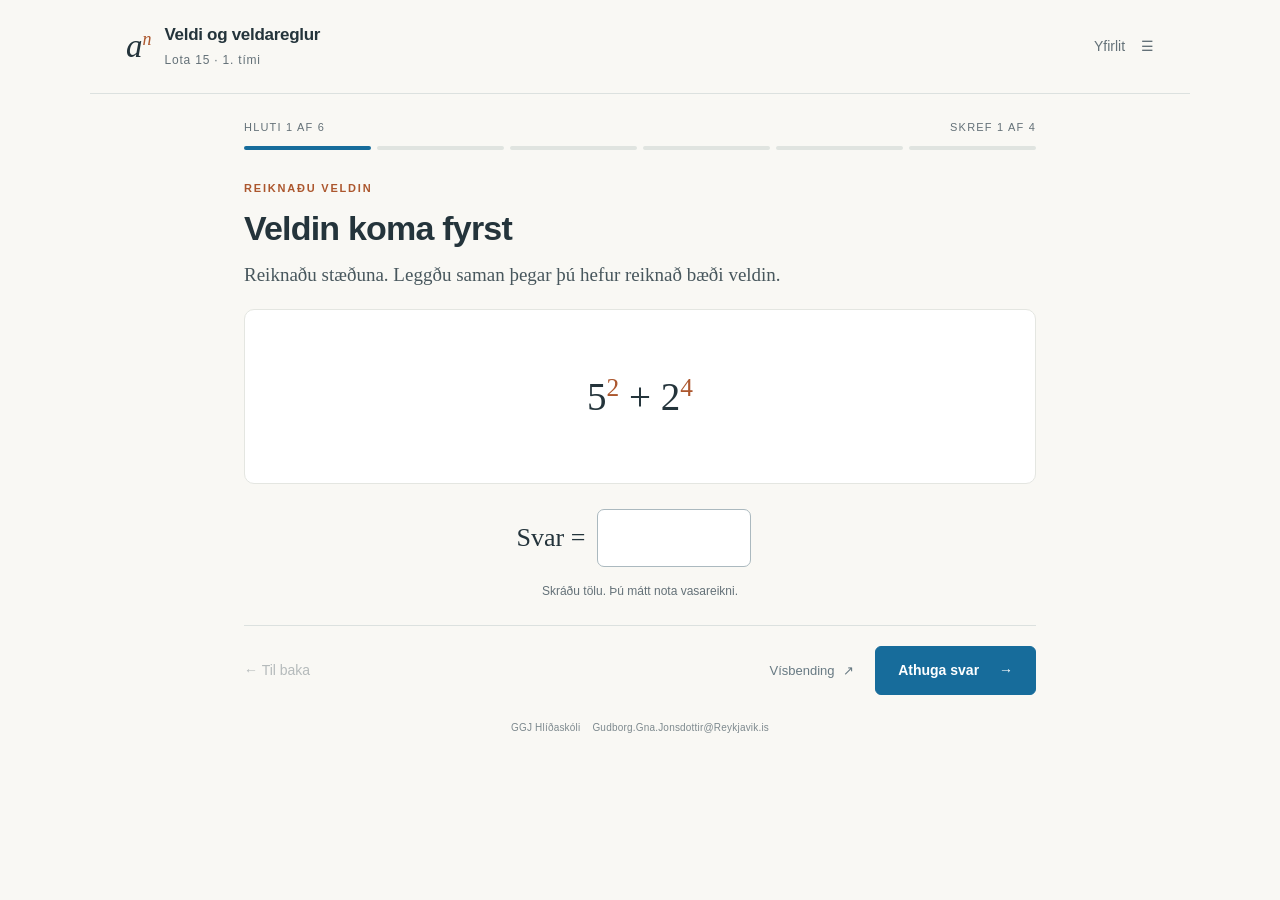
==== aefingar/timi-1/index.html @ 0c65c1a7 "Add lesson 1 practice for powers and exponent rules" ====
<!doctype html>
<html lang="is">
<head>
<meta charset="UTF-8"><meta name="viewport" content="width=device-width,initial-scale=1">
<meta name="theme-color" content="#f9f8f4">
<meta name="description" content="Æfðu veldi og veldareglur, eitt skref í einu. Lota 15, 1. tími.">
<title>Veldi og veldareglur · Lota 15</title>
<link rel="stylesheet" href="style.css">
</head>
<body>
<header class="top"><div class="brand"><span class="brand-math" aria-hidden="true">a<sup>n</sup></span><div><strong>Veldi og veldareglur</strong><span>Lota 15 · 1. tími</span></div></div><button class="quiet" id="outline">Yfirlit <span aria-hidden="true">☰</span></button></header>
<main id="main">
<div class="progress-row"><span id="stepcount"></span><span id="subcount"></span></div>
<div id="progress" class="progress" aria-label="Framvinda"></div>
<section id="exercise" aria-labelledby="heading"></section>
<div class="bottom"><button id="back" class="quiet">← Til baka</button><div class="actions"><button id="hint" class="hint-button">Vísbending <span aria-hidden="true">↗</span></button><button id="check" class="primary">Athuga svar <span aria-hidden="true">→</span></button></div></div>
<p class="footnote">GGJ Hlíðaskóli <span>Gudborg.Gna.Jonsdottir@Reykjavik.is</span></p>
</main>
<dialog id="outlineDialog"><div class="dialog-head"><h2>Æfingin þín</h2><button id="closeDialog" class="icon-button" aria-label="Loka yfirliti">×</button></div><p class="muted">Veldu hluta til að skoða eða æfa aftur.</p><div id="outlineItems"></div><p class="storage-note">Framvindan geymist í þessum vafra. Svör eru ekki send til kennara.</p></dialog>
<noscript><p class="intro">Kveikt þarf að vera á JavaScript til að vinna æfinguna.</p></noscript>
<script src="tasks.js"></script>
<script src="app.js"></script>
<script src="child.js"></script>
</body>
</html>
---- aefingar/timi-1/style.css ----
*{box-sizing:border-box} :root{--paper:#f9f8f4;--ink:#24343b;--muted:#647178;--line:#dce1df;--blue:#176c9b;--blue-pale:#eaf3f8;--orange:#ac572e;--green:#286751;--green-pale:#edf5ed}body{margin:0;background:var(--paper);color:var(--ink);font:16px/1.5 "Aptos","Segoe UI",sans-serif}button,input{font:inherit}button{cursor:pointer}button:disabled{cursor:default;opacity:.45}button:focus-visible,input:focus-visible,[role=button]:focus-visible{outline:3px solid #ba662e;outline-offset:4px}button{transition:background .15s,border-color .15s} .top{height:94px;max-width:1100px;margin:auto;padding:0 36px;display:flex;align-items:center;justify-content:space-between;border-bottom:1px solid var(--line)}.brand{display:flex;align-items:center;gap:13px}.brand strong{display:block;font-size:17px;font-weight:650;letter-spacing:-.3px}.brand span{font-size:12px;color:var(--muted);letter-spacing:.8px}button.quiet{border:0;background:transparent;color:var(--muted);padding:10px 0;font-size:14px}.quiet span{margin-left:12px}.quiet:hover{color:var(--ink)}main{max-width:860px;margin:0 auto;padding:25px 34px 12px}.progress-row{display:flex;justify-content:space-between;font-size:11px;letter-spacing:1.2px;text-transform:uppercase;color:var(--muted);margin:0 0 10px}.progress{display:flex;gap:6px}.progress i{height:4px;flex:1;background:#e0e4e0;border-radius:3px}.progress i.done{background:#588b73}.progress i.current{background:var(--blue)}#exercise{padding-top:30px}h1{font-size:clamp(25px,3vw,34px);line-height:1.2;letter-spacing:-.8px;font-weight:650;margin:0 0 12px}h2{font-size:23px;line-height:1.3;letter-spacing:-.4px;margin:0}.eyebrow{font-size:11px;color:var(--orange);text-transform:uppercase;letter-spacing:1.8px;font-weight:650;margin-bottom:12px}.intro{font:19px/1.5 Cambria,Georgia,serif;margin:0;max-width:700px;color:#48575d}.board{margin:20px 0 18px;min-height:260px;background:#fff;border:1px solid #e4e6e1;border-radius:10px;display:flex;align-items:center;justify-content:center;position:relative;overflow:hidden}.board svg{width:100%;max-width:520px;max-height:310px;display:block}.board-note{position:absolute;bottom:10px;left:16px;font-size:11px;color:#7b8589}.figure-label{font:18px Cambria,Georgia,serif;fill:#263941;paint-order:stroke;stroke:white;stroke-width:5;stroke-linejoin:round}.vertex-label{font-size:14px;font-style:italic;fill:#5c6b71;paint-order:stroke;stroke:#fff;stroke-width:4}.edge-hit{cursor:pointer}.edge-hit:focus-visible{outline:none}.edge-hit:focus-visible .edge{stroke:var(--orange);stroke-width:6}.edge{stroke:#425963;stroke-width:2.5;fill:none;stroke-linecap:round;transition:stroke .2s}.edge.selected{stroke:var(--blue);stroke-width:5}.edge-hit:hover .edge{stroke:var(--blue)}.point-button{cursor:pointer}.point-button circle{fill:#fff;stroke:#526d78;stroke-width:2}.point-button.selected circle{fill:var(--blue);stroke:var(--blue)}.choices{display:grid;grid-template-columns:repeat(2,minmax(0,1fr));gap:10px}.choice{padding:14px 16px;border:1px solid #d6dddf;border-radius:7px;background:#fff;text-align:left;display:flex;align-items:center;gap:12px;color:var(--ink);min-height:57px}.choice:hover{border-color:#91acba;background:#f4f8fa}.choice.selected{border-color:var(--blue);background:var(--blue-pale);box-shadow:inset 0 0 0 1px var(--blue)}.choice.correct{border-color:var(--green);background:var(--green-pale)}.choice .letter{border:1px solid #d8dfe0;border-radius:4px;width:23px;height:23px;display:inline-flex;align-items:center;justify-content:center;font:11px "Segoe UI",sans-serif;color:var(--muted);flex-shrink:0}.choice .math{font:21px Cambria,Georgia,serif}.choice .math sup{font-size:13px}.input-row{display:flex;align-items:center;gap:12px;justify-content:center;padding:7px}.input-row label{font:26px Cambria,Georgia,serif}.input-row input{width:154px;padding:13px;text-align:center;border:1.5px solid #abb9bf;border-radius:7px;background:#fff;font:26px Cambria,Georgia,serif;color:var(--ink)}.input-row input:focus{border-color:var(--blue)}.input-row .unit{font:22px Cambria,Georgia,serif}.input-help{text-align:center;font-size:12px;color:var(--muted);margin:8px 0 0}.feedback,.hint-box{padding:14px 18px;border-radius:6px;font-size:15px;line-height:1.55;margin-top:16px}.feedback{background:#fcf0e5;border-left:3px solid #c47b43}.feedback.success{background:#eef5ed;border-left-color:var(--green)}.feedback strong{display:block;margin-bottom:3px;color:var(--ink)}.hint-box{background:#edf3f6;border-left:3px solid #98b5c5}.hint-box strong{font-size:12px;letter-spacing:.4px;text-transform:uppercase;display:block;margin-bottom:4px}.bottom{display:flex;justify-content:space-between;align-items:center;margin-top:25px;padding-top:20px;border-top:1px solid var(--line);gap:10px}.actions{display:flex;gap:13px;align-items:center}.primary{background:#264d60;color:#fff;border:1px solid #264d60;border-radius:6px;padding:13px 22px;font-size:14px;font-weight:600;min-width:150px}.primary:hover{background:#173d50}.primary span{margin-left:16px}.hint-button{border:0;background:transparent;color:#687a83;font-size:13px;padding:12px 8px}.hint-button:hover{color:var(--blue)}.hint-button span{margin-left:5px}.footnote{text-align:center;font-size:10px;color:#7d898e;margin:25px 0 8px;letter-spacing:.2px}.footnote span{margin-left:9px}dialog{border:1px solid #dce1df;border-radius:12px;max-width:530px;width:calc(100% - 32px);padding:26px;background:var(--paper);color:var(--ink);box-shadow:0 15px 65px #23374125}dialog::backdrop{background:#20343f55}.dialog-head{display:flex;justify-content:space-between;align-items:center}.icon-button{border:0;background:transparent;font-size:27px;color:var(--muted)}.muted{color:var(--muted);font-size:14px}.outline-item{width:100%;border:0;border-top:1px solid var(--line);background:transparent;padding:12px 5px;display:flex;gap:14px;text-align:left;align-items:center;color:var(--ink)}.outline-item:hover{background:#e9f0f0}.outline-item span{width:23px;color:var(--blue)}.outline-item small{margin-left:auto;font-size:11px;color:var(--green)}.storage-note{font-size:11px;color:var(--muted);margin:20px 0 0}.triple{display:flex;justify-content:center;gap:20px;flex-wrap:wrap;padding:40px}.triple span{display:block;text-align:center;font:39px Cambria,Georgia,serif;border-bottom:2px solid #d9e6eb;padding:20px 20px 13px}.triple small{display:block;font:12px "Segoe UI",sans-serif;color:var(--muted);margin:9px 0 0}.mini-equation{font:25px Cambria,Georgia,serif;text-align:center;padding:0 20px 30px;color:var(--blue)}.number-board{display:block;width:100%}.rotate-badge{position:absolute;top:15px;right:15px;font-size:11px;color:var(--blue);background:var(--blue-pale);padding:5px 9px;border-radius:4px}.summary{text-align:center;padding:28px 0}.summary .seal{display:inline-flex;align-items:center;justify-content:center;border:1px solid #97b8a6;color:var(--green);border-radius:50%;width:65px;height:65px;font-size:31px;margin-bottom:24px}.summary .intro{margin:auto}.summary-list{max-width:440px;margin:25px auto;text-align:left;list-style:none;padding:0}.summary-list li{padding:9px 0;border-bottom:1px solid var(--line);font-size:15px}.summary-list li:before{content:'✓';color:var(--green);margin-right:14px}.summary .primary{margin:15px}.callout{font-size:13px;color:var(--muted);text-align:center;margin:12px 0}.sr-only{position:absolute;width:1px;height:1px;padding:0;margin:-1px;overflow:hidden;clip:rect(0,0,0,0);white-space:nowrap;border:0} @media(max-width:600px){.top{height:78px;padding:0 18px}.brand strong{font-size:15px}.brand svg{width:27px}main{padding:20px 18px 10px}#exercise{padding-top:23px}.intro{font-size:18px}.board{margin-top:18px;min-height:225px}.board svg{max-height:265px}.choices{gap:8px}.choice{padding:12px 10px;font-size:14px;gap:8px}.choice .math{font-size:19px}.bottom{margin-top:20px}.actions{gap:5px}.primary{padding:12px 14px;min-width:125px}.primary span{margin-left:6px}.hint-button{font-size:12px;padding:9px 4px}.triple{gap:5px;padding:25px 10px}.triple span{font-size:30px;padding:14px}.footnote span{display:block;margin:2px 0 0}}@media(prefers-reduced-motion:reduce){*{transition:none!important;animation:none!important}}

/* Veldi: preserve the approved GGJ typography, palette and navigation. */
.brand .brand-math{font:italic 33px Cambria,Georgia,serif;color:var(--ink);letter-spacing:0}.brand-math sup{font-size:18px;color:var(--orange)}
.board{min-height:175px;padding:22px 16px}.board:has(svg){min-height:240px;padding:8px}.board svg{max-width:440px;max-height:240px}
.equation{font:clamp(27px,4vw,39px)/1.7 Cambria,Georgia,serif;text-align:center;overflow-wrap:anywhere}.equation sup,.math sup{color:var(--orange);font-size:.65em}.fraction{display:inline-flex;flex-direction:column;vertical-align:middle;text-align:center;line-height:1.35;margin:0 .16em}.fraction>span:first-child{border-bottom:1.5px solid #71558a;padding:0 .18em .1em}.fraction>span+span{padding:.1em .18em 0}
.missing{color:var(--blue);padding:0 .4em}.math small{display:block;font:12px Aptos,Segoe UI,sans-serif;color:var(--muted)}.feedback,.hint-box{font-family:Cambria,Georgia,serif;font-size:17px}.feedback strong,.hint-box strong{font-family:Aptos,Segoe UI,sans-serif}.primary{background:var(--blue);border-color:var(--blue)}.exponent-row label{font-size:21px}.exponent-row input{width:95px}.brand{min-width:0}.top{gap:15px}.top .quiet{flex-shrink:0}
@media(max-width:430px){.bottom{flex-wrap:wrap}.bottom .actions{margin-left:auto}.board{min-height:150px;padding:15px 9px}.equation{font-size:27px}.input-row{gap:9px}.choices{grid-template-columns:1fr 1fr}.choice{min-width:0}.choice .math{font-size:20px}.top{padding:0 14px}.brand strong{font-size:14px}.brand .brand-math{font-size:28px}.brand{gap:9px}main{padding:19px 16px 10px}}
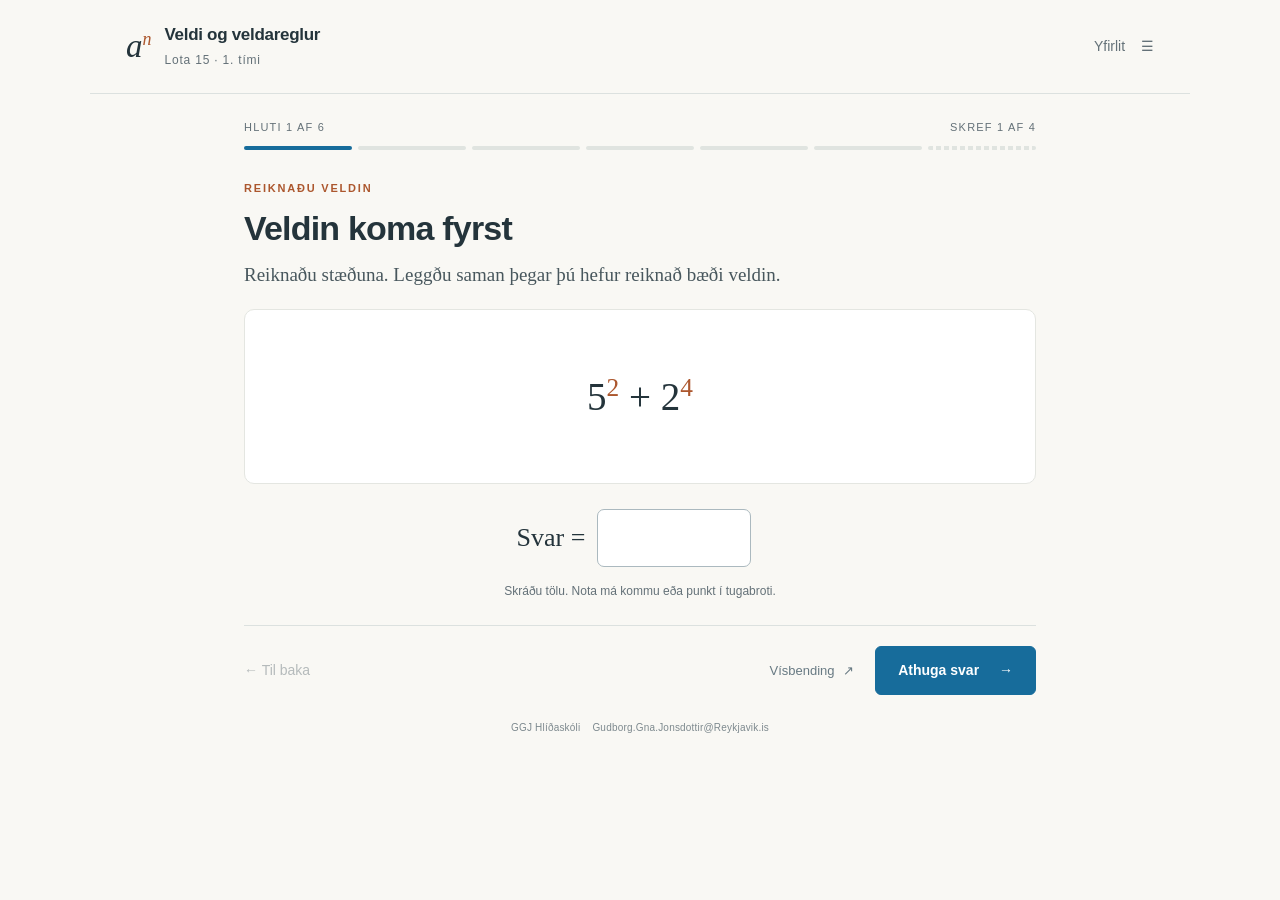
==== commit 2bb63866: "Add files via upload" ====
--- a/aefingar/timi-1/index.html
+++ b/aefingar/timi-1/index.html
@@ -18,6 +18,7 @@
 </main>
 <dialog id="outlineDialog"><div class="dialog-head"><h2>Æfingin þín</h2><button id="closeDialog" class="icon-button" aria-label="Loka yfirliti">×</button></div><p class="muted">Veldu hluta til að skoða eða æfa aftur.</p><div id="outlineItems"></div><p class="storage-note">Framvindan geymist í þessum vafra. Svör eru ekki send til kennara.</p></dialog>
 <noscript><p class="intro">Kveikt þarf að vera á JavaScript til að vinna æfinguna.</p></noscript>
+<script src="core-tasks.js"></script>
 <script src="tasks.js"></script>
 <script src="app.js"></script>
 <script src="child.js"></script>
--- a/aefingar/timi-1/style.css
+++ b/aefingar/timi-1/style.css
@@ -6,3 +6,7 @@
 .equation{font:clamp(27px,4vw,39px)/1.7 Cambria,Georgia,serif;text-align:center;overflow-wrap:anywhere}.equation sup,.math sup{color:var(--orange);font-size:.65em}.fraction{display:inline-flex;flex-direction:column;vertical-align:middle;text-align:center;line-height:1.35;margin:0 .16em}.fraction>span:first-child{border-bottom:1.5px solid #71558a;padding:0 .18em .1em}.fraction>span+span{padding:.1em .18em 0}
 .missing{color:var(--blue);padding:0 .4em}.math small{display:block;font:12px Aptos,Segoe UI,sans-serif;color:var(--muted)}.feedback,.hint-box{font-family:Cambria,Georgia,serif;font-size:17px}.feedback strong,.hint-box strong{font-family:Aptos,Segoe UI,sans-serif}.primary{background:var(--blue);border-color:var(--blue)}.exponent-row label{font-size:21px}.exponent-row input{width:95px}.brand{min-width:0}.top{gap:15px}.top .quiet{flex-shrink:0}
 @media(max-width:430px){.bottom{flex-wrap:wrap}.bottom .actions{margin-left:auto}.board{min-height:150px;padding:15px 9px}.equation{font-size:27px}.input-row{gap:9px}.choices{grid-template-columns:1fr 1fr}.choice{min-width:0}.choice .math{font-size:20px}.top{padding:0 14px}.brand strong{font-size:14px}.brand .brand-math{font-size:28px}.brand{gap:9px}main{padding:19px 16px 10px}}
+
+.progress i.optional{background-image:repeating-linear-gradient(90deg,transparent 0 5px,var(--paper) 5px 8px)}
+.choice .math{min-width:0}.choice .math sup{line-height:0}.feedback sup,.hint-box sup{font-size:.72em}
+@media(max-width:430px){.choices:has(.fraction){grid-template-columns:1fr 1fr}}
